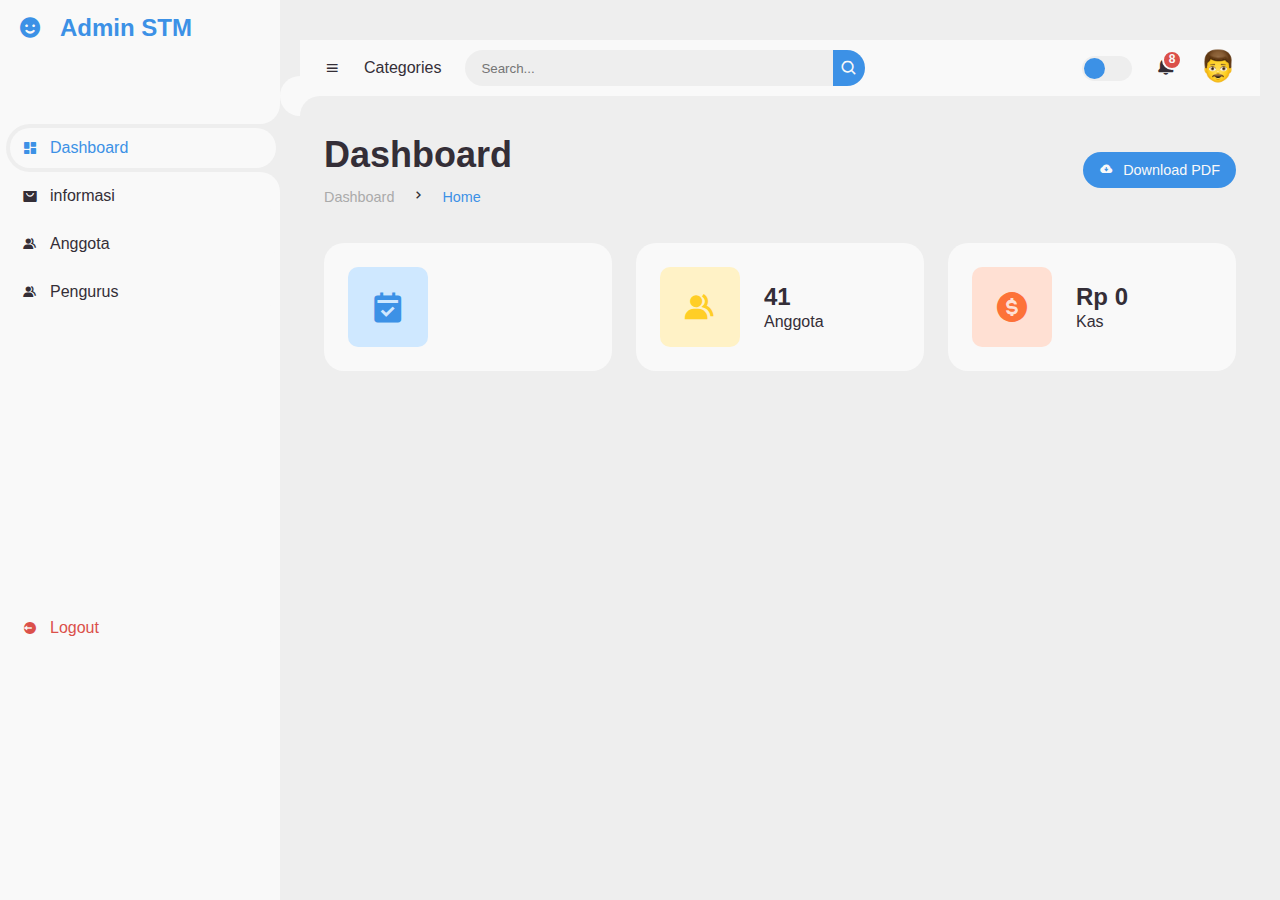
==== index.html @ dedb01c7 "Add files via upload" ====
<!DOCTYPE html>
<html lang="en">
<head>
	<meta charset="UTF-8">
	<meta name="viewport" content="width=device-width, initial-scale=1.0">

	<!-- Boxicons -->
	<link href='https://unpkg.com/boxicons@2.0.9/css/boxicons.min.css' rel='stylesheet'>
	<!-- My CSS -->
	<link rel="stylesheet" href="style.css">

	<title>STM PONDOK ALAM</title>
</head>
<body>


	<!-- SIDEBAR -->
	<section id="sidebar">
		<a href="#" class="brand">
			<i class='bx bxs-smile'></i>
			<span class="text">Admin STM</span>
		</a>
		<ul class="side-menu top">
			<li class="active">
				<a href="#">
					<i class='bx bxs-dashboard' ></i>
					<span class="text">Dashboard</span>
				</a>
			</li>
            
			<li>
				<a href="informasi.html">
					<i class='bx bxs-shopping-bag-alt' ></i>
					<span class="text">informasi</span>
				</a>
			</li>
			<li>
				<a href="anggota.html">
					<i class='bx bxs-group' ></i>
					<span class="text">Anggota</span>
				</a>
			</li>
			<li>
				<a href="pengurus.html">
					<i class='bx bxs-group' ></i>
					<span class="text">Pengurus</span>
				</a>
			</li>
		</ul>
		<ul class="side-menu">
			<li>
				
			</li>
			<li>
				
			</li>
			<li>
				
			</li>
			<li>
				
			</li>
			<li>
				
			</li>
			
			<li>
				<a href="#" class="logout">
					<i class='bx bxs-log-out-circle' ></i>
					<span class="text">Logout</span>
				</a>
			</li>
		</ul>
	</section>
	<!-- SIDEBAR -->



	<!-- CONTENT -->
	<section id="content">
		<!-- NAVBAR -->
		<nav>
			<i class='bx bx-menu' ></i>
			<a href="#" class="nav-link">Categories</a>
			<form action="#">
				<div class="form-input">
					<input type="search" placeholder="Search...">
					<button type="submit" class="search-btn"><i class='bx bx-search' ></i></button>
				</div>
			</form>
			<input type="checkbox" id="switch-mode" hidden>
			<label for="switch-mode" class="switch-mode"></label>
			<a href="#" class="notification">
				<i class='bx bxs-bell' ></i>
				<span class="num">8</span>
			</a>
			<a href="#" class="profile">
				<img src="img/people.png">
			</a>
		</nav>
		<!-- NAVBAR -->

		<!-- MAIN -->
		<main>
			<div class="head-title">
				<div class="left">
					<h1>Dashboard</h1>
					<ul class="breadcrumb">
						<li>
							<a href="#">Dashboard</a>
						</li>
						<li><i class='bx bx-chevron-right' ></i></li>
						<li>
							<a class="active" href="#">Home</a>
						</li>
					</ul>
				</div>
				<a href="#" class="btn-download">
					<i class='bx bxs-cloud-download' ></i>
					<span class="text">Download PDF</span>
				</a>
			</div>

			<ul class="box-info">
				<li>
					<i class='bx bxs-calendar-check' ></i>
					<span class="text">
						<h3></h3>
						<p></p>
					</span>
				</li>
				<li>
					<i class='bx bxs-group' ></i>
					<span class="text">
						<h3>41</h3>
						<p>Anggota</p>
					</span>
				</li>
				<li>
					<i class='bx bxs-dollar-circle' ></i>
					<span class="text">
						<h3>Rp 0</h3>
						<p>Kas</p>
					</span>
				</li>
			</ul>

<!--
			<div class="table-data">
				<div class="order">
					<div class="head">
						<h3>Recent Orders</h3>
						<i class='bx bx-search' ></i>
						<i class='bx bx-filter' ></i>
					</div>
					<table>
						<thead>
							<tr>
								<th>User</th>
								<th>Date Order</th>
								<th>Status</th>
							</tr>
						</thead>
						<tbody>
							
							<tr>
								<td>
									<img src="img/people.png">
									<p>Tes</p>
								</td>
								<td>01-10-2021</td>
								<td><span class="status pending">Pending</span></td>
							</tr>
							
						</tbody>
					</table>
				</div>
				<div class="todo">
					<div class="head">
						<h3>Todos</h3>
						<i class='bx bx-plus' ></i>
						<i class='bx bx-filter' ></i>
					</div>
					<ul class="todo-list">
						<li class="completed">
							<p>Todo List</p>
							<i class='bx bx-dots-vertical-rounded' ></i>
						</li>
						
					</ul>
				</div>
			</div>
		</main>
		-->
		<!-- MAIN -->
	</section>
	<!-- CONTENT -->
	

	<script src="script.js"></script>
</body>
</html>
---- style.css ----
*{
	padding: 0;
	margin: 0;
	box-sizing: border-box;
}

body{
    font-family: 'Poppins', sans-serif;
    overflow: hidden;
}

.wave{
	position: fixed;
	bottom: 0;
	left: 0;
	height: 100%;
	z-index: -1;
}

.container{
    width: 100vw;
    height: 100vh;
    display: grid;
    grid-template-columns: repeat(2, 1fr);
    grid-gap :7rem;
    padding: 0 2rem;
}

.img{
	display: flex;
	justify-content: flex-end;
	align-items: center;
}

.login-content{
	display: flex;
	justify-content: flex-start;
	align-items: center;
	text-align: center;
}

.img img{
	width: 500px;
}

form{
	width: 360px;
}

.login-content img{
    height: 100px;
}

.login-content h2{
	margin: 15px 0;
	color: #333;
	text-transform: uppercase;
	font-size: 2.9rem;
}

.login-content .input-div{
	position: relative;
    display: grid;
    grid-template-columns: 7% 93%;
    margin: 25px 0;
    padding: 5px 0;
    border-bottom: 2px solid #d9d9d9;
}

.login-content .input-div.one{
	margin-top: 0;
}

.i{
	color: #d9d9d9;
	display: flex;
	justify-content: center;
	align-items: center;
}

.i i{
	transition: .3s;
}

.input-div > div{
    position: relative;
	height: 45px;
}

.input-div > div > h5{
	position: absolute;
	left: 10px;
	top: 50%;
	transform: translateY(-50%);
	color: #999;
	font-size: 18px;
	transition: .3s;
}

.input-div:before, .input-div:after{
	content: '';
	position: absolute;
	bottom: -2px;
	width: 0%;
	height: 2px;
	background-color: #38d39f;
	transition: .4s;
}

.input-div:before{
	right: 50%;
}

.input-div:after{
	left: 50%;
}

.input-div.focus:before, .input-div.focus:after{
	width: 50%;
}

.input-div.focus > div > h5{
	top: -5px;
	font-size: 15px;
}

.input-div.focus > .i > i{
	color: #38d39f;
}

.input-div > div > input{
	position: absolute;
	left: 0;
	top: 0;
	width: 100%;
	height: 100%;
	border: none;
	outline: none;
	background: none;
	padding: 0.5rem 0.7rem;
	font-size: 1.2rem;
	color: #555;
	font-family: 'poppins', sans-serif;
}

.input-div.pass{
	margin-bottom: 4px;
}

a{
	display: block;
	text-align: right;
	text-decoration: none;
	color: #999;
	font-size: 0.9rem;
	transition: .3s;
}

a:hover{
	color: #38d39f;
}

.btn{
	display: block;
	width: 100%;
	height: 50px;
	border-radius: 25px;
	outline: none;
	border: none;
	background-image: linear-gradient(to right, #32be8f, #38d39f, #32be8f);
	background-size: 200%;
	font-size: 1.2rem;
	color: #fff;
	font-family: 'Poppins', sans-serif;
	text-transform: uppercase;
	margin: 1rem 0;
	cursor: pointer;
	transition: .5s;
}
.btn:hover{
	background-position: right;
}


@media screen and (max-width: 1050px){
	.container{
		grid-gap: 5rem;
	}
}

@media screen and (max-width: 1000px){
	form{
		width: 290px;
	}

	.login-content h2{
        font-size: 2.4rem;
        margin: 8px 0;
	}

	.img img{
		width: 400px;
	}
}

@media screen and (max-width: 900px){
	.container{
		grid-template-columns: 1fr;
	}

	.img{
		display: none;
	}

	.wave{
		display: none;
	}

	.login-content{
		justify-content: center;
	}
}






/*side menu */

@import url('https://fonts.googleapis.com/css2?family=Lato:wght@400;700&family=Poppins:wght@400;500;600;700&display=swap');

* {
	margin: 0;
	padding: 0;
	box-sizing: border-box;
}

a {
	text-decoration: none;
}

li {
	list-style: none;
}

:root {
	--poppins: 'Poppins', sans-serif;
	--lato: 'Lato', sans-serif;

	--light: #F9F9F9;
	--blue: #3C91E6;
	--light-blue: #CFE8FF;
	--grey: #eee;
	--dark-grey: #AAAAAA;
	--dark: #342E37;
	--red: #DB504A;
	--yellow: #FFCE26;
	--light-yellow: #FFF2C6;
	--orange: #FD7238;
	--light-orange: #FFE0D3;
}

html {
	overflow-x: hidden;
}

body.dark {
	--light: #0C0C1E;
	--grey: #060714;
	--dark: #FBFBFB;
}

body {
	background: var(--grey);
	overflow-x: hidden;
}





/* SIDEBAR */
#sidebar {
	position: fixed;
	top: 0;
	left: 0;
	width: 280px;
	height: 100%;
	background: var(--light);
	z-index: 2000;
	font-family: var(--lato);
	transition: .3s ease;
	overflow-x: hidden;
	scrollbar-width: none;
}
#sidebar::--webkit-scrollbar {
	display: none;
}
#sidebar.hide {
	width: 60px;
}
#sidebar .brand {
	font-size: 24px;
	font-weight: 700;
	height: 56px;
	display: flex;
	align-items: center;
	color: var(--blue);
	position: sticky;
	top: 0;
	left: 0;
	background: var(--light);
	z-index: 500;
	padding-bottom: 20px;
	box-sizing: content-box;
}
#sidebar .brand .bx {
	min-width: 60px;
	display: flex;
	justify-content: center;
}
#sidebar .side-menu {
	width: 100%;
	margin-top: 48px;
}
#sidebar .side-menu li {
	height: 48px;
	background: transparent;
	margin-left: 6px;
	border-radius: 48px 0 0 48px;
	padding: 4px;
}
#sidebar .side-menu li.active {
	background: var(--grey);
	position: relative;
}
#sidebar .side-menu li.active::before {
	content: '';
	position: absolute;
	width: 40px;
	height: 40px;
	border-radius: 50%;
	top: -40px;
	right: 0;
	box-shadow: 20px 20px 0 var(--grey);
	z-index: -1;
}
#sidebar .side-menu li.active::after {
	content: '';
	position: absolute;
	width: 40px;
	height: 40px;
	border-radius: 50%;
	bottom: -40px;
	right: 0;
	box-shadow: 20px -20px 0 var(--grey);
	z-index: -1;
}
#sidebar .side-menu li a {
	width: 100%;
	height: 100%;
	background: var(--light);
	display: flex;
	align-items: center;
	border-radius: 48px;
	font-size: 16px;
	color: var(--dark);
	white-space: nowrap;
	overflow-x: hidden;
}
#sidebar .side-menu.top li.active a {
	color: var(--blue);
}
#sidebar.hide .side-menu li a {
	width: calc(48px - (4px * 2));
	transition: width .3s ease;
}
#sidebar .side-menu li a.logout {
	color: var(--red);
}
#sidebar .side-menu.top li a:hover {
	color: var(--blue);
}
#sidebar .side-menu li a .bx {
	min-width: calc(60px  - ((4px + 6px) * 2));
	display: flex;
	justify-content: center;
}
/* SIDEBAR */





/* CONTENT */
#content {
	position: relative;
	width: calc(100% - 280px);
	left: 280px;
	transition: .3s ease;
}
#sidebar.hide ~ #content {
	width: calc(100% - 60px);
	left: 60px;
}




/* NAVBAR */
#content nav {
	height: 56px;
	background: var(--light);
	padding: 0 24px;
	display: flex;
	align-items: center;
	grid-gap: 24px;
	font-family: var(--lato);
	position: sticky;
	top: 0;
	left: 0;
	z-index: 1000;
}
#content nav::before {
	content: '';
	position: absolute;
	width: 40px;
	height: 40px;
	bottom: -40px;
	left: 0;
	border-radius: 50%;
	box-shadow: -20px -20px 0 var(--light);
}
#content nav a {
	color: var(--dark);
}
#content nav .bx.bx-menu {
	cursor: pointer;
	color: var(--dark);
}
#content nav .nav-link {
	font-size: 16px;
	transition: .3s ease;
}
#content nav .nav-link:hover {
	color: var(--blue);
}
#content nav form {
	max-width: 400px;
	width: 100%;
	margin-right: auto;
}
#content nav form .form-input {
	display: flex;
	align-items: center;
	height: 36px;
}
#content nav form .form-input input {
	flex-grow: 1;
	padding: 0 16px;
	height: 100%;
	border: none;
	background: var(--grey);
	border-radius: 36px 0 0 36px;
	outline: none;
	width: 100%;
	color: var(--dark);
}
#content nav form .form-input button {
	width: 36px;
	height: 100%;
	display: flex;
	justify-content: center;
	align-items: center;
	background: var(--blue);
	color: var(--light);
	font-size: 18px;
	border: none;
	outline: none;
	border-radius: 0 36px 36px 0;
	cursor: pointer;
}
#content nav .notification {
	font-size: 20px;
	position: relative;
}
#content nav .notification .num {
	position: absolute;
	top: -6px;
	right: -6px;
	width: 20px;
	height: 20px;
	border-radius: 50%;
	border: 2px solid var(--light);
	background: var(--red);
	color: var(--light);
	font-weight: 700;
	font-size: 12px;
	display: flex;
	justify-content: center;
	align-items: center;
}
#content nav .profile img {
	width: 36px;
	height: 36px;
	object-fit: cover;
	border-radius: 50%;
}
#content nav .switch-mode {
	display: block;
	min-width: 50px;
	height: 25px;
	border-radius: 25px;
	background: var(--grey);
	cursor: pointer;
	position: relative;
}
#content nav .switch-mode::before {
	content: '';
	position: absolute;
	top: 2px;
	left: 2px;
	bottom: 2px;
	width: calc(25px - 4px);
	background: var(--blue);
	border-radius: 50%;
	transition: all .3s ease;
}
#content nav #switch-mode:checked + .switch-mode::before {
	left: calc(100% - (25px - 4px) - 2px);
}
/* NAVBAR */





/* MAIN */
#content main {
	width: 100%;
	padding: 36px 24px;
	font-family: var(--poppins);
	max-height: calc(100vh - 56px);
	overflow-y: auto;
}
#content main .head-title {
	display: flex;
	align-items: center;
	justify-content: space-between;
	grid-gap: 16px;
	flex-wrap: wrap;
}
#content main .head-title .left h1 {
	font-size: 36px;
	font-weight: 600;
	margin-bottom: 10px;
	color: var(--dark);
}
#content main .head-title .left .breadcrumb {
	display: flex;
	align-items: center;
	grid-gap: 16px;
}
#content main .head-title .left .breadcrumb li {
	color: var(--dark);
}
#content main .head-title .left .breadcrumb li a {
	color: var(--dark-grey);
	pointer-events: none;
}
#content main .head-title .left .breadcrumb li a.active {
	color: var(--blue);
	pointer-events: unset;
}
#content main .head-title .btn-download {
	height: 36px;
	padding: 0 16px;
	border-radius: 36px;
	background: var(--blue);
	color: var(--light);
	display: flex;
	justify-content: center;
	align-items: center;
	grid-gap: 10px;
	font-weight: 500;
}




#content main .box-info {
	display: grid;
	grid-template-columns: repeat(auto-fit, minmax(240px, 1fr));
	grid-gap: 24px;
	margin-top: 36px;
}
#content main .box-info li {
	padding: 24px;
	background: var(--light);
	border-radius: 20px;
	display: flex;
	align-items: center;
	grid-gap: 24px;
}
#content main .box-info li .bx {
	width: 80px;
	height: 80px;
	border-radius: 10px;
	font-size: 36px;
	display: flex;
	justify-content: center;
	align-items: center;
}
#content main .box-info li:nth-child(1) .bx {
	background: var(--light-blue);
	color: var(--blue);
}
#content main .box-info li:nth-child(2) .bx {
	background: var(--light-yellow);
	color: var(--yellow);
}
#content main .box-info li:nth-child(3) .bx {
	background: var(--light-orange);
	color: var(--orange);
}
#content main .box-info li .text h3 {
	font-size: 24px;
	font-weight: 600;
	color: var(--dark);
}
#content main .box-info li .text p {
	color: var(--dark);	
}





#content main .table-data {
	display: flex;
	flex-wrap: wrap;
	grid-gap: 24px;
	margin-top: 24px;
	width: 100%;
	color: var(--dark);
}
#content main .table-data > div {
	border-radius: 20px;
	background: var(--light);
	padding: 24px;
	overflow-x: auto;
}
#content main .table-data .head {
	display: flex;
	align-items: center;
	grid-gap: 16px;
	margin-bottom: 24px;
}
#content main .table-data .head h3 {
	margin-right: auto;
	font-size: 24px;
	font-weight: 600;
}
#content main .table-data .head .bx {
	cursor: pointer;
}

#content main .table-data .order {
	flex-grow: 1;
	flex-basis: 500px;
}
#content main .table-data .order table {
	width: 100%;
	border-collapse: collapse;
}
#content main .table-data .order table th {
	padding-bottom: 12px;
	font-size: 13px;
	text-align: left;
	border-bottom: 1px solid var(--grey);
}
#content main .table-data .order table td {
	padding: 16px 0;
}
#content main .table-data .order table tr td:first-child {
	display: flex;
	align-items: center;
	grid-gap: 12px;
	padding-left: 6px;
}
#content main .table-data .order table td img {
	width: 36px;
	height: 36px;
	border-radius: 50%;
	object-fit: cover;
}
#content main .table-data .order table tbody tr:hover {
	background: var(--grey);
}
#content main .table-data .order table tr td .status {
	font-size: 10px;
	padding: 6px 16px;
	color: var(--light);
	border-radius: 20px;
	font-weight: 700;
}
#content main .table-data .order table tr td .status.completed {
	background: var(--blue);
}
#content main .table-data .order table tr td .status.process {
	background: var(--yellow);
}
#content main .table-data .order table tr td .status.pending {
	background: var(--orange);
}


#content main .table-data .todo {
	flex-grow: 1;
	flex-basis: 300px;
}
#content main .table-data .todo .todo-list {
	width: 100%;
}
#content main .table-data .todo .todo-list li {
	width: 100%;
	margin-bottom: 16px;
	background: var(--grey);
	border-radius: 10px;
	padding: 14px 20px;
	display: flex;
	justify-content: space-between;
	align-items: center;
}
#content main .table-data .todo .todo-list li .bx {
	cursor: pointer;
}
#content main .table-data .todo .todo-list li.completed {
	border-left: 10px solid var(--blue);
}
#content main .table-data .todo .todo-list li.not-completed {
	border-left: 10px solid var(--orange);
}
#content main .table-data .todo .todo-list li:last-child {
	margin-bottom: 0;
}
/* MAIN */
/* CONTENT */









@media screen and (max-width: 768px) {
	#sidebar {
		width: 200px;
	}

	#content {
		width: calc(100% - 60px);
		left: 200px;
	}

	#content nav .nav-link {
		display: none;
	}
}


/* Anggota */
body {
        font-family: "Times New Roman", serif;
        line-height: 1.25;
        padding: 40px 20px;
      }
      .header {
        text-align: center;
        border-bottom: 1px solid #ddd;
      }
      table {
        border: 1px solid green;
        border-collapse: collapse;
        margin: 0;
        padding: 0;
        width: 100%;
      }
      table caption {
        font-size: 1.5em;
        margin: 0.25em 0 0.75em;
      }
      table tr {
        background: yellow;
        border: 1px solid green;
        padding: 0.35em;
      }
      table th,
      table td {
        padding: 0.625em;
        text-align: center;
      }
      table th {
        font-size: 0.85em;
        letter-spacing: 0.1em;
        text-transform: uppercase;
        background: green;
        color: white;
      }
      table td img {
        text-align: center;
      }
      @media screen and (max-width: 600px) {
        table {
          border: 0;
        }
        table caption {
          font-size: 1.3em;
        }
        table thead {
          display: none;
        }
        table tr {
          border-bottom: 3px solid green;
          display: block;
          margin-bottom: 0.725em;
        }
        table td {
          border-bottom: 1px solid green;
          display: block;
          font-size: 0.8em;
          text-align: right;
        }
        table td:before {
          content: attr(data-label);
          float: left;
          font-weight: bold;
          text-transform: uppercase;
        }
        table td:last-child {
          border-bottom: 0;
        }
      }






@media screen and (max-width: 576px) {
	#content nav form .form-input input {
		display: none;
	}

	#content nav form .form-input button {
		width: auto;
		height: auto;
		background: transparent;
		border-radius: none;
		color: var(--dark);
	}

	#content nav form.show .form-input input {
		display: block;
		width: 100%;
	}
	#content nav form.show .form-input button {
		width: 36px;
		height: 100%;
		border-radius: 0 36px 36px 0;
		color: var(--light);
		background: var(--red);
	}

	#content nav form.show ~ .notification,
	#content nav form.show ~ .profile {
		display: none;
	}

	#content main .box-info {
		grid-template-columns: 1fr;
	}

	#content main .table-data .head {
		min-width: 420px;
	}
	#content main .table-data .order table {
		min-width: 420px;
	}
	#content main .table-data .todo .todo-list {
		min-width: 420px;
	}
}
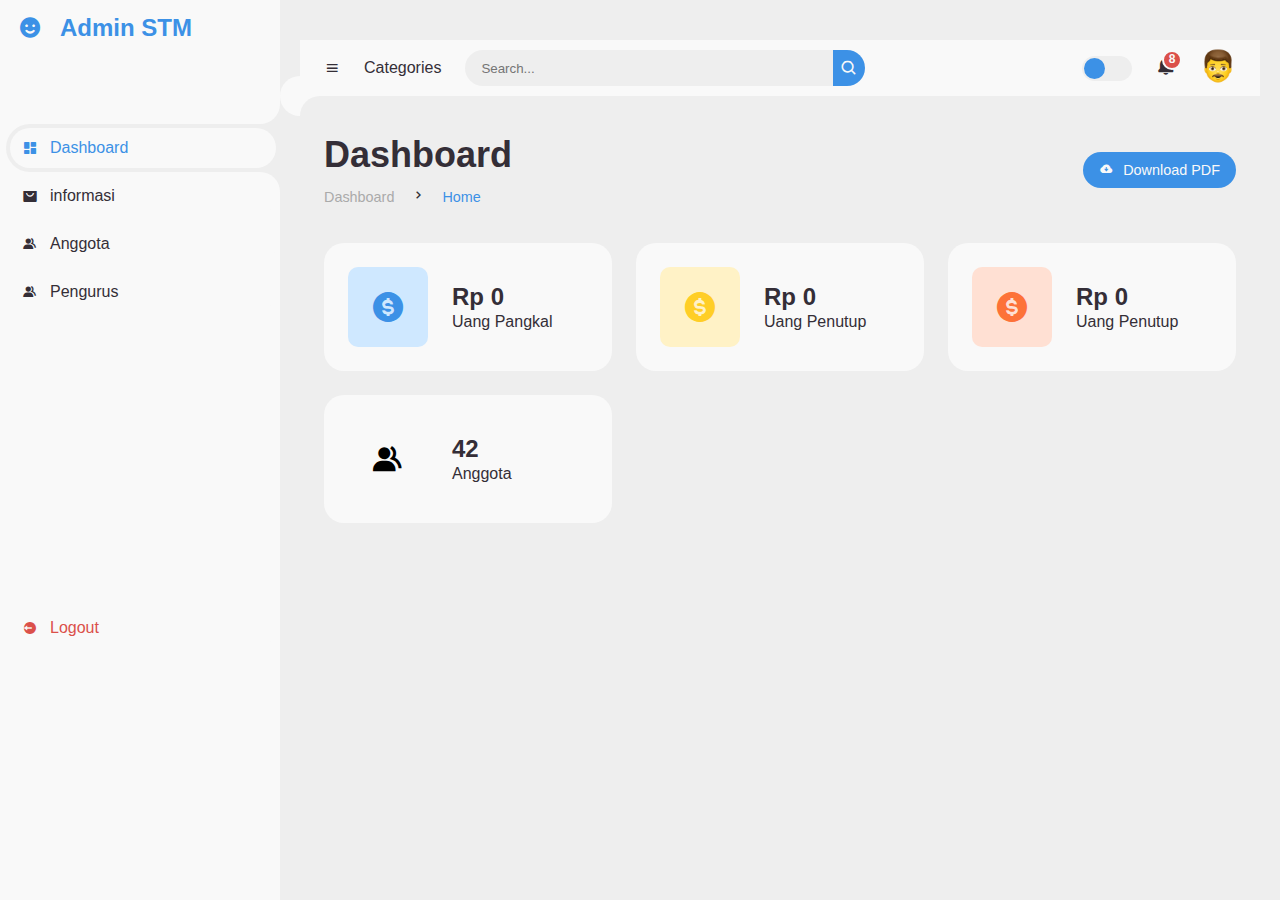
==== commit 4bd72199: "Add files via upload" ====
--- a/index.html
+++ b/index.html
@@ -123,26 +123,34 @@
 
 			<ul class="box-info">
 				<li>
-					<i class='bx bxs-calendar-check' ></i>
-					<span class="text">
-						<h3></h3>
-						<p></p>
+					<i class='bx bxs-dollar-circle' ></i>
+					<span class="text">
+						<h3>Rp 0</h3>
+						<p>Uang Pangkal</p>
+					</span>
+				</li>
+				<li>
+					<i class='bx bxs-dollar-circle' ></i>
+					<span class="text">
+						<h3>Rp 0</h3>
+						<p>Uang Penutup</p>
+					</span>
+				</li>
+				<li>
+					<i class='bx bxs-dollar-circle' ></i>
+					<span class="text">
+						<h3>Rp 0</h3>
+						<p>Uang Penutup</p>
 					</span>
 				</li>
 				<li>
 					<i class='bx bxs-group' ></i>
 					<span class="text">
-						<h3>41</h3>
+						<h3>42</h3>
 						<p>Anggota</p>
 					</span>
 				</li>
-				<li>
-					<i class='bx bxs-dollar-circle' ></i>
-					<span class="text">
-						<h3>Rp 0</h3>
-						<p>Kas</p>
-					</span>
-				</li>
+				
 			</ul>
 
 <!--
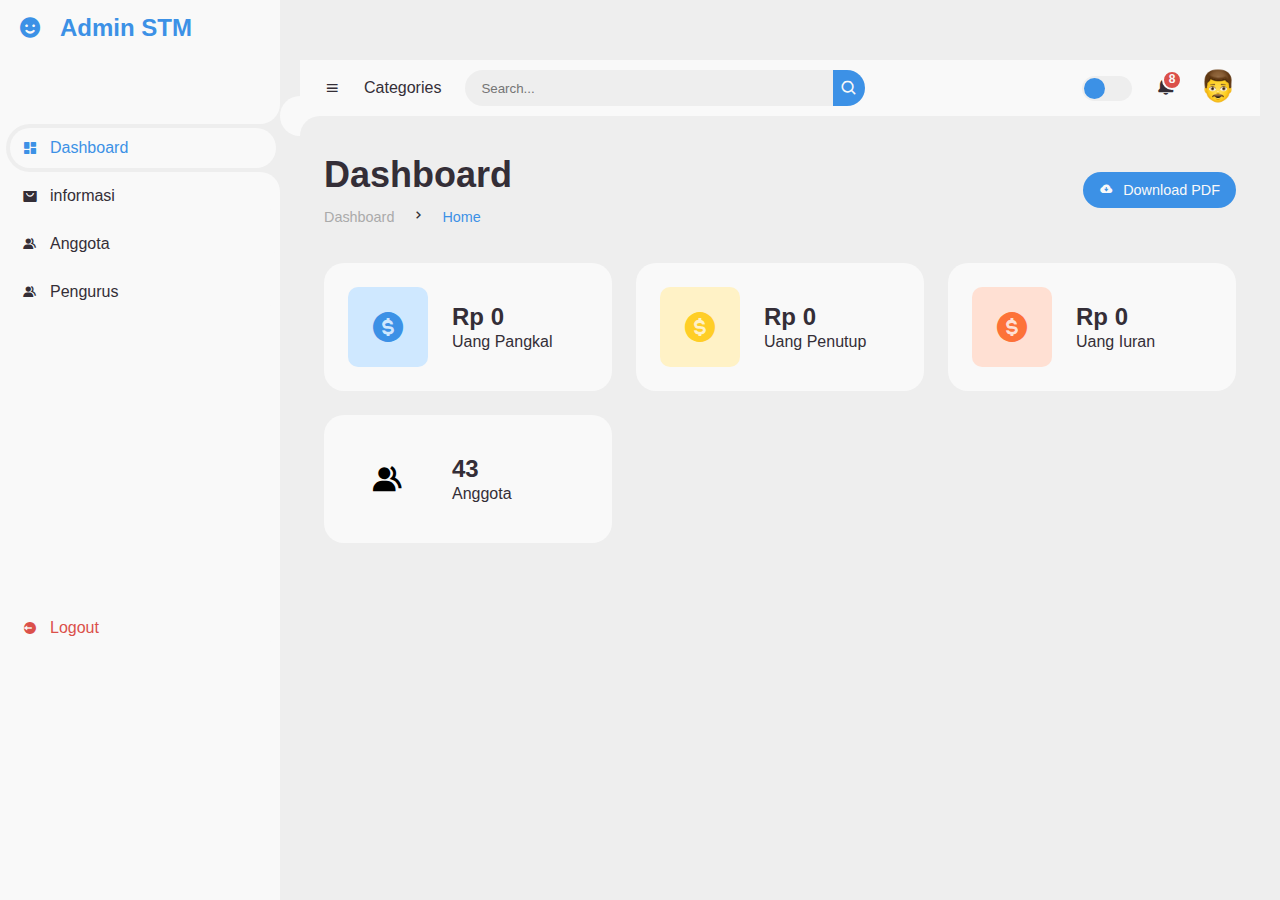
==== commit e02e431f: "Add files via upload" ====
--- a/index.html
+++ b/index.html
@@ -13,6 +13,7 @@
 </head>
 <body>
 
+	
 
 	<!-- SIDEBAR -->
 	<section id="sidebar">
@@ -74,12 +75,18 @@
 	</section>
 	<!-- SIDEBAR -->
 
-
+	<div class="wrapper">
+		<div class="Teks-diam">Halooo</div>
+		<ul class="Teks Jalan">
+			<li></li>
+		</ul>
+	</div>
 
 	<!-- CONTENT -->
 	<section id="content">
 		<!-- NAVBAR -->
 		<nav>
+			
 			<i class='bx bx-menu' ></i>
 			<a href="#" class="nav-link">Categories</a>
 			<form action="#">
@@ -140,13 +147,13 @@
 					<i class='bx bxs-dollar-circle' ></i>
 					<span class="text">
 						<h3>Rp 0</h3>
-						<p>Uang Penutup</p>
+						<p>Uang Iuran</p>
 					</span>
 				</li>
 				<li>
 					<i class='bx bxs-group' ></i>
 					<span class="text">
-						<h3>42</h3>
+						<h3>43</h3>
 						<p>Anggota</p>
 					</span>
 				</li>
@@ -201,6 +208,9 @@
 		</main>
 		-->
 		<!-- MAIN -->
+
+		
+
 	</section>
 	<!-- CONTENT -->
 	
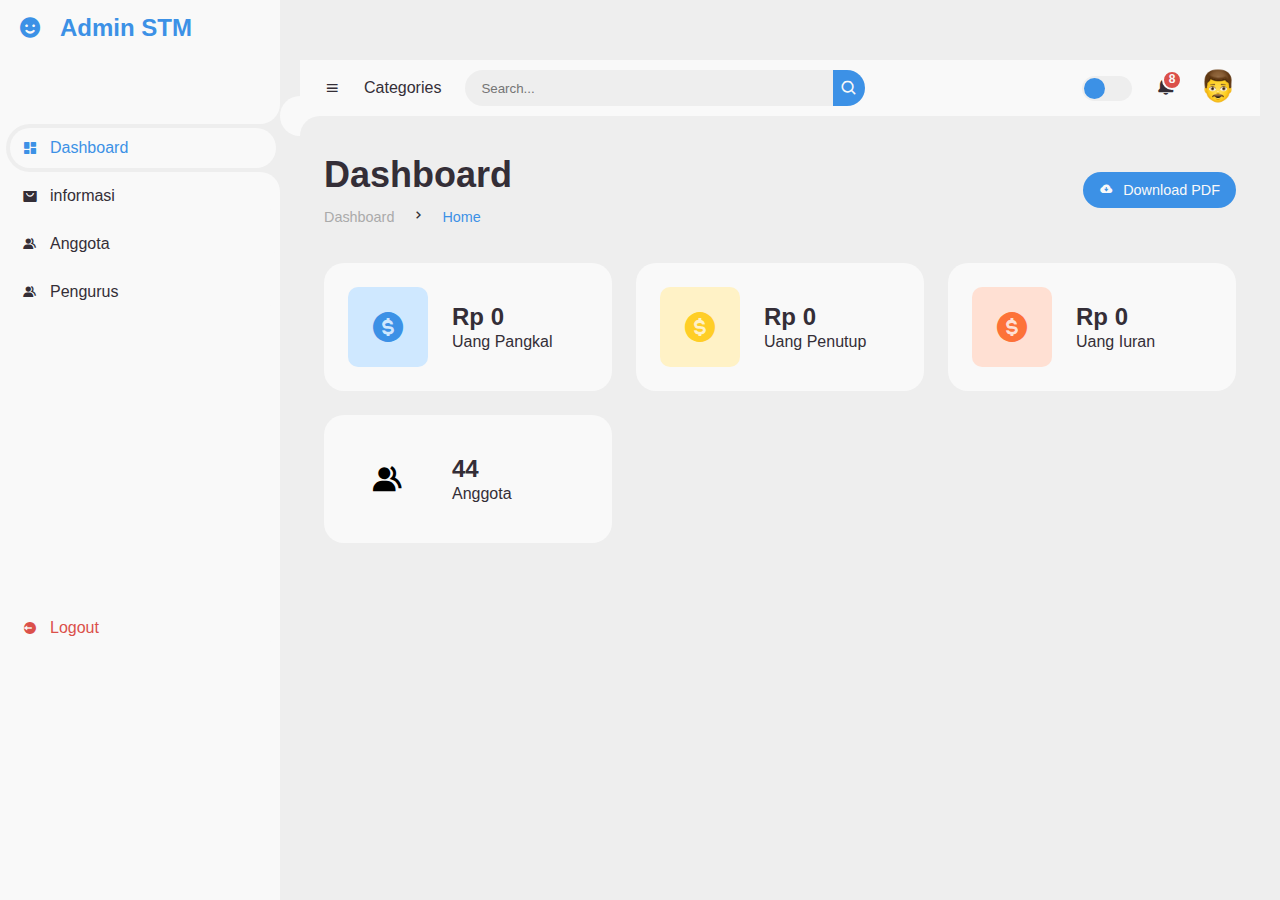
==== commit 17023887: "Add files via upload" ====
--- a/index.html
+++ b/index.html
@@ -153,7 +153,7 @@
 				<li>
 					<i class='bx bxs-group' ></i>
 					<span class="text">
-						<h3>43</h3>
+						<h3>44</h3>
 						<p>Anggota</p>
 					</span>
 				</li>
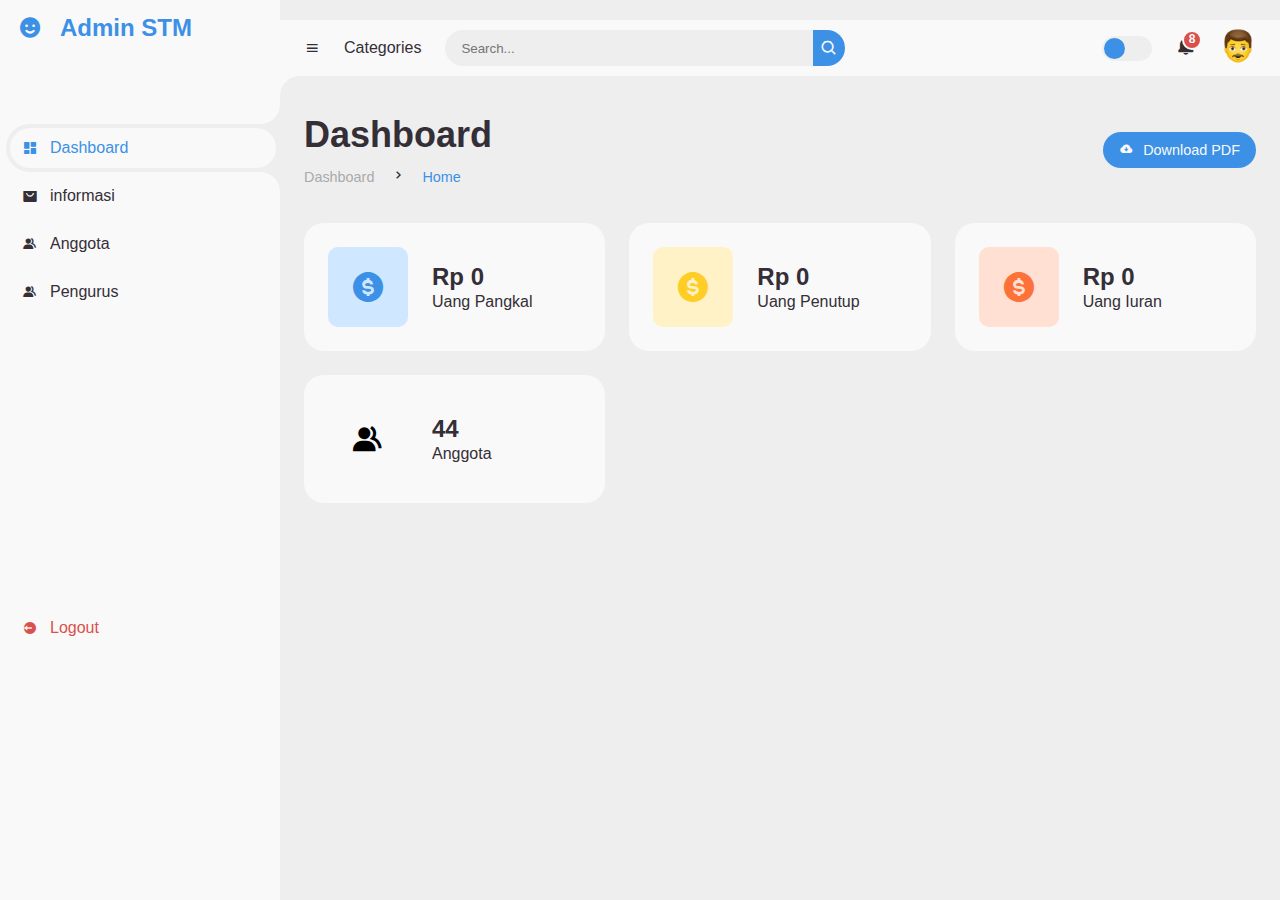
==== commit 14d7f976: "Add files via upload" ====
--- a/index.html
+++ b/index.html
@@ -160,55 +160,14 @@
 				
 			</ul>
 
-<!--
-			<div class="table-data">
-				<div class="order">
-					<div class="head">
-						<h3>Recent Orders</h3>
-						<i class='bx bx-search' ></i>
-						<i class='bx bx-filter' ></i>
-					</div>
-					<table>
-						<thead>
-							<tr>
-								<th>User</th>
-								<th>Date Order</th>
-								<th>Status</th>
-							</tr>
-						</thead>
-						<tbody>
-							
-							<tr>
-								<td>
-									<img src="img/people.png">
-									<p>Tes</p>
-								</td>
-								<td>01-10-2021</td>
-								<td><span class="status pending">Pending</span></td>
-							</tr>
-							
-						</tbody>
-					</table>
-				</div>
-				<div class="todo">
-					<div class="head">
-						<h3>Todos</h3>
-						<i class='bx bx-plus' ></i>
-						<i class='bx bx-filter' ></i>
-					</div>
-					<ul class="todo-list">
-						<li class="completed">
-							<p>Todo List</p>
-							<i class='bx bx-dots-vertical-rounded' ></i>
-						</li>
-						
-					</ul>
+			<div class="popup">
+				<div class="popup__content">
+					<img class="popup__img" src="img/iklan.png" alt="Pop up Iklan">
+					<img class="popup__dismiss" src="img/btn-closed.png" alt="Close">
+					<img class="popup__shop" src="img/btn-shop.png" alt="Shop">
 				</div>
 			</div>
-		</main>
-		-->
-		<!-- MAIN -->
-
+			
 		
 
 	</section>
--- a/style.css
+++ b/style.css
@@ -848,6 +848,55 @@
 
 
 
+	  /*iklan*/
+
+	  body {
+		margin: 0;
+		padding: 0;
+	}
+	
+	.popup{
+		top: 0;
+		width: 80%;
+		height: 100%;
+		background-color: rgba(0,0,0,.3);
+		position: fixed;
+		opacity: 0;
+		transition: all .2s ease-in;
+	}
+
+  
+
+	.popup__content{
+		width: 300px;
+	  /* background-color: aqua; */
+		text-align: center;
+		position: relative;
+		margin: 20vh auto;
+	}
+
+	.popup__img {
+		width: 100%;
+		margin-bottom: 0px;
+	}
+
+	.popup__dismiss{
+		position: absolute;
+		top: 0;
+		right: 0;
+		width: 30px;
+	}
+
+	.popup--show{
+		opacity: 1;
+	}
+	.popup--close{
+		display: none;
+		transition: all .2s ease-out;
+	}
+
+
+
 
 
 @media screen and (max-width: 576px) {
@@ -893,4 +942,7 @@
 	#content main .table-data .todo .todo-list {
 		min-width: 420px;
 	}
-}+}
+
+
+
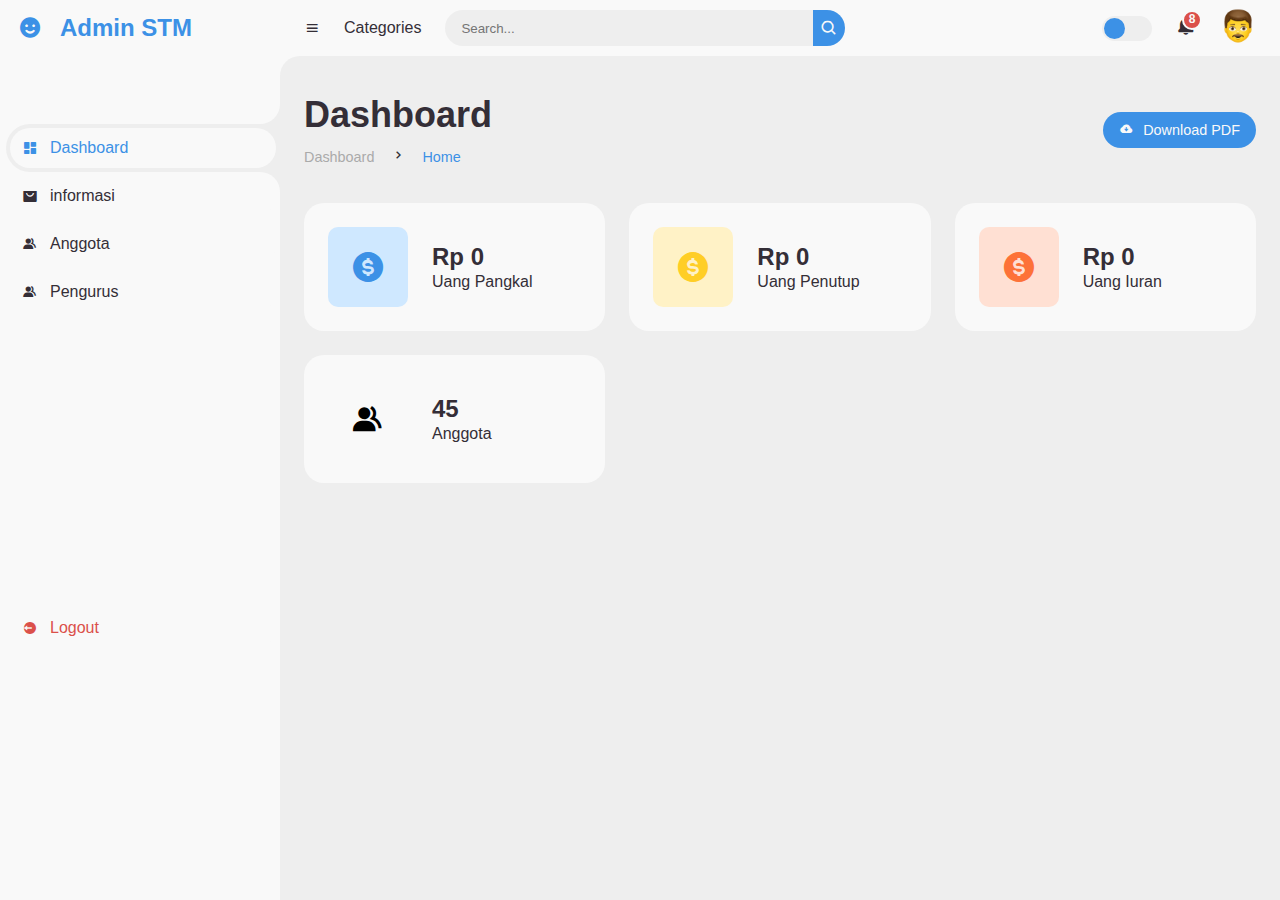
==== commit 09c77ad4: "Add files via upload" ====
--- a/index.html
+++ b/index.html
@@ -75,12 +75,7 @@
 	</section>
 	<!-- SIDEBAR -->
 
-	<div class="wrapper">
-		<div class="Teks-diam">Halooo</div>
-		<ul class="Teks Jalan">
-			<li></li>
-		</ul>
-	</div>
+	
 
 	<!-- CONTENT -->
 	<section id="content">
@@ -153,7 +148,7 @@
 				<li>
 					<i class='bx bxs-group' ></i>
 					<span class="text">
-						<h3>44</h3>
+						<h3>45</h3>
 						<p>Anggota</p>
 					</span>
 				</li>
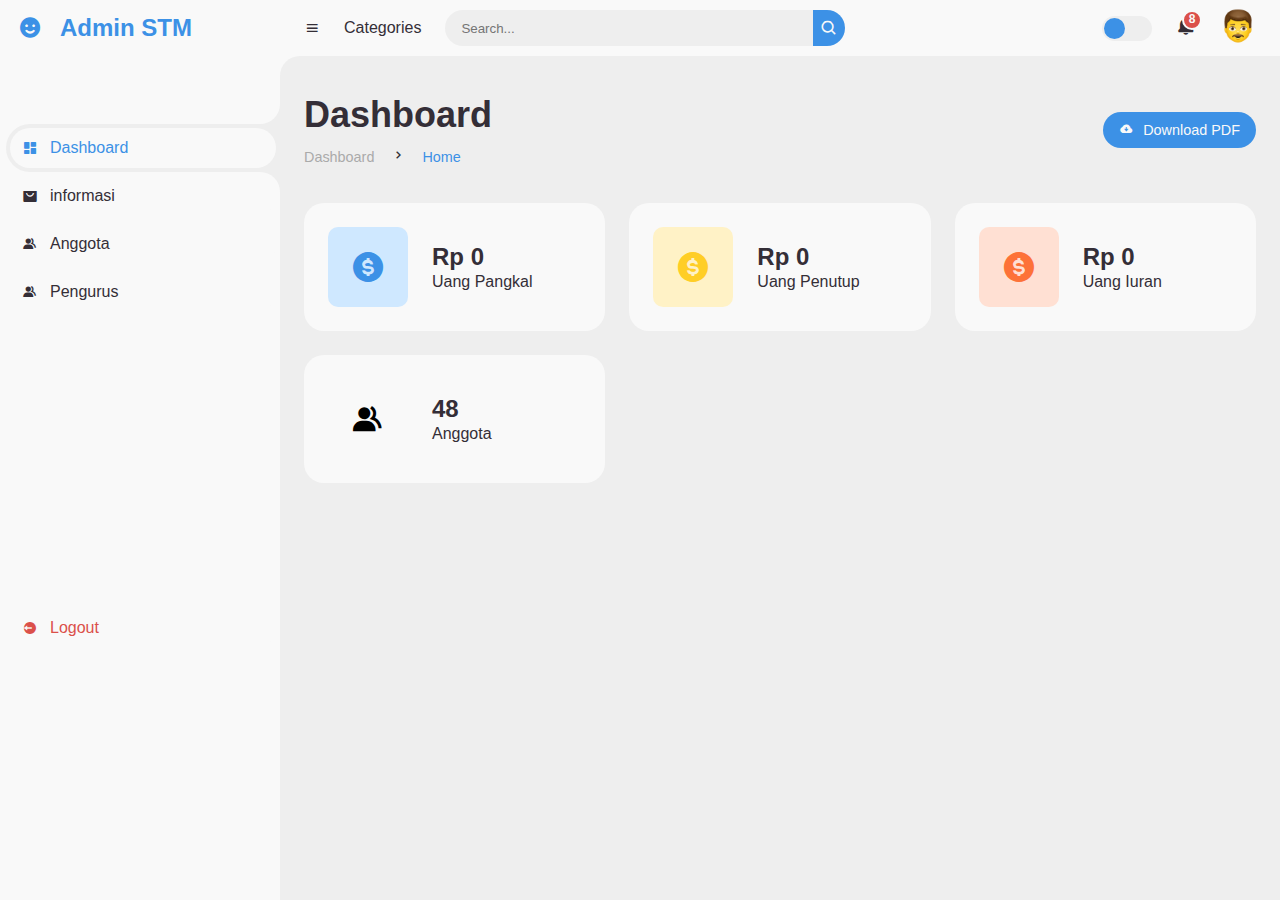
==== commit b29aa0e3: "Add files via upload" ====
--- a/index.html
+++ b/index.html
@@ -148,7 +148,7 @@
 				<li>
 					<i class='bx bxs-group' ></i>
 					<span class="text">
-						<h3>45</h3>
+						<h3>48</h3>
 						<p>Anggota</p>
 					</span>
 				</li>
